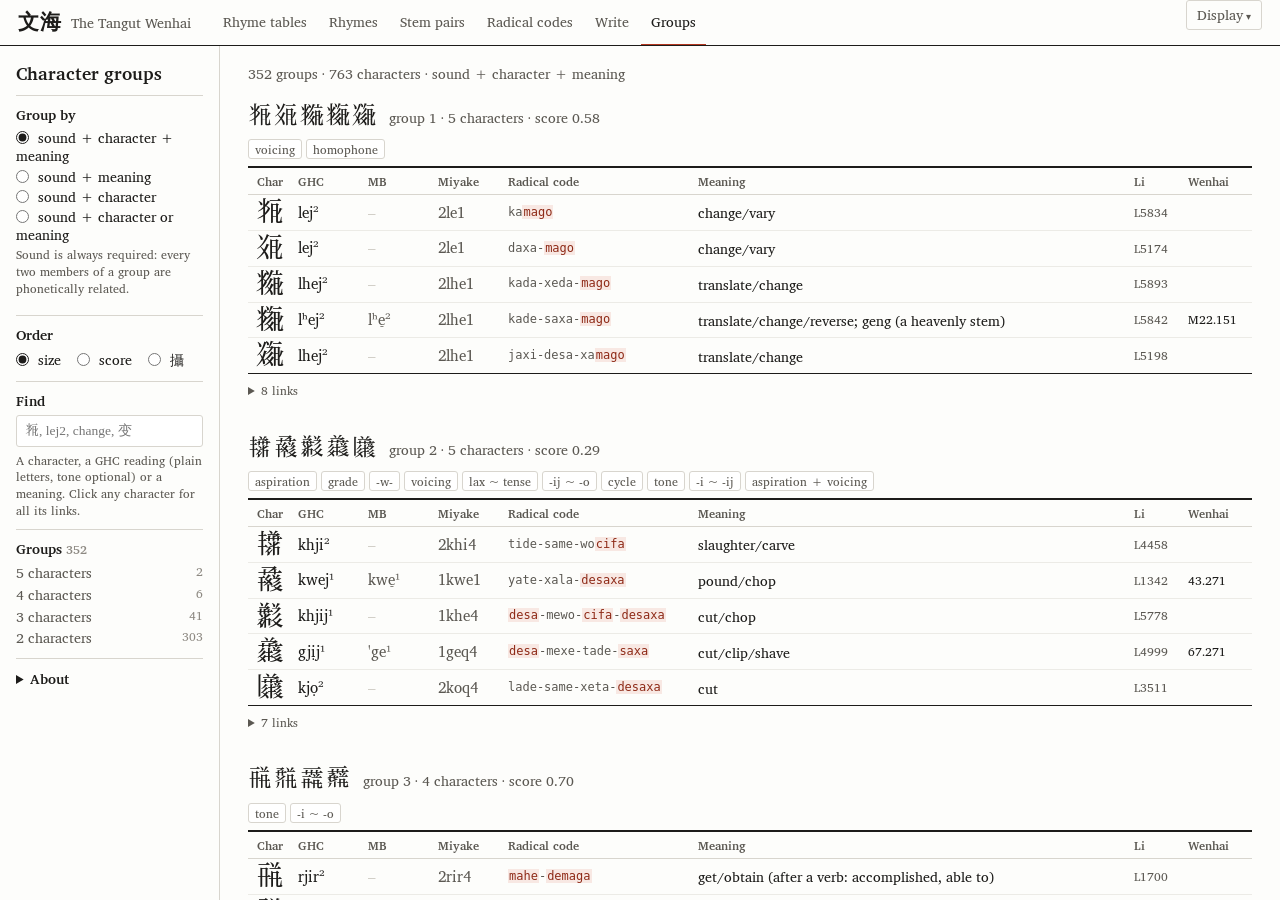
==== groups.html @ 3ab73a4a "Add character groups page (sound, character, meaning) Sixth page: groups.html groups characters by G" ====
<!DOCTYPE html>
<html lang="en">
<head>
<meta charset="utf-8">
<meta name="viewport" content="width=device-width, initial-scale=1">
<title>Character groups · Web韻圖 〜文海〜</title>
<link rel="stylesheet" href="site.css?v=30">
<link rel="stylesheet" href="pairs.css?v=30">
<link rel="stylesheet" href="groups.css?v=1">
<link rel="icon" href="data:,">
</head>
<body class="shell groups-page">
<header class="site">
  <a class="brand" href="./"><span class="zh">文海</span><span class="en">The Tangut Wenhai</span></a>
  <nav>
    <a href="tables.html">Rhyme tables</a>
    <a href="rhymes.html">Rhymes</a>
    <a href="pairs.html">Stem pairs</a>
    <a href="practice.html">Radical codes</a>
    <a href="write.html">Write</a>
    <a href="groups.html" aria-current="page">Groups</a>
  </nav>
  <details class="display"><summary>Display</summary><div class="menu">
    <fieldset class="opts fontsel"><legend>Tangut font</legend><div id="fontBox"></div></fieldset>
    <fieldset class="opts row"><legend>Meanings</legend>
      <label><input type="radio" name="lang" value="en" checked> English</label>
      <label><input type="radio" name="lang" value="zh"> 中文</label>
    </fieldset>
  </div></details>
</header>
<div id="groupsApp" class="page split">
  <aside id="gside" class="controls">
    <h1>Character groups</h1>

    <fieldset class="opts">
      <legend>Group by</legend>
      <label><input type="radio" name="mode" value="pgm" checked> sound + character + meaning</label>
      <label><input type="radio" name="mode" value="pm"> sound + meaning</label>
      <label><input type="radio" name="mode" value="pg"> sound + character</label>
      <label><input type="radio" name="mode" value="any"> sound + character or meaning</label>
      <span class="side-note">Sound is always required: every two members of a group are phonetically related.</span>
    </fieldset>

    <fieldset class="opts row">
      <legend>Order</legend>
      <label><input type="radio" name="sort" value="size" checked> size</label>
      <label><input type="radio" name="sort" value="score"> score</label>
      <label><input type="radio" name="sort" value="she"> 攝</label>
    </fieldset>

    <div class="ctl">
      <label for="q">Find</label>
      <input id="q" type="search" placeholder="𗯗, lej2, change, 变" autocomplete="off">
      <div class="hint">A character, a GHC reading (plain letters, tone optional) or a meaning. Click any character for all its links.</div>
    </div>

    <nav id="toc"></nav>

    <details class="about">
      <summary>About</summary>
      <p>Pairs of characters are compared by three criteria, in this order.</p>
      <p><b>1. Sound</b> (Gong Hwang-cherng's alternations, GHC readings; a pair is only compared further when this holds). Initials: the same, or differing in aspiration or voicing within one series (p ~ pʰ ~ b, l ~ lʰ, x ~ ɣ …). Finals: the same rhyme; or another rhyme of the same 攝: a change of grade (medial), of length, or of cycle (lax ~ tense ~ rhotic); or a change of 攝 attested in the verb stem pairs (<span id="altList"></span>) or oral ~ nasal. Tone and -w- may also differ. Each change lowers the weight.</p>
      <p><b>2. Character</b> (Downes's radical codes): the runs of two or more radicals the two codes share inside a block (a hyphen-separated part), weighted by how rare each run is, as a share of the smaller code; single shared radicals count a little. Shared runs are <mark class="gp">marked</mark> in the codes.</p>
      <p><b>3. Meaning</b>: the closest pair of senses in the two glosses, English or Chinese, by cosine in ConceptNet Numberbatch 17.06 word embeddings (the same sense counts 1). Transcription notes and surnames are not senses, so characters glossed only that way have no meaning score.</p>
      <p>A link counts for a criterion at <span id="thr"></span>. Groups are formed from the strongest links first; two groups are joined only when every pair across them is phonetically related and at least half of those pairs are links of the chosen kind.</p>
      <p>Characters are the 5,934 placed in the rhyme tables (Wenhai and non-Wenhai). Built by <span class="mono">tools/build_groups.py</span>.</p>
    </details>
  </aside>

  <main id="gmain"><p class="muted">Loading…</p></main>
</div>
<script src="groups.js?v=1"></script>
<script type="module" src="fonts.js?v=30"></script>
</body>
</html>
---- site.css ----
/* 文海 / The Tangut Wenhai: shared base for every page.
   Ink on paper, hairline rules, one accent (vermilion, as in a corrector's 朱筆). */

@font-face {
  font-family: "TangutWeb";
  src: local("Noto Serif Tangut"), local("NotoSerifTangut-Regular"),
       url("fonts/NotoSerifTangut.woff2?v=4") format("woff2");
  unicode-range: U+16FE0-16FFF, U+17000-187FF, U+18800-18AFF, U+18D00-18D8F;
  font-display: swap;
}
/* Latin, IPA and Cyrillic: a renamed subset of Charis 7.000 (SIL OFL, fonts/Charis-OFL.txt) */
@font-face { font-family: "Wenhai Serif"; font-weight: 400; font-style: normal; font-display: swap;
  src: url("fonts/WenhaiSerif-Regular.woff2") format("woff2"); }
@font-face { font-family: "Wenhai Serif"; font-weight: 400; font-style: italic; font-display: swap;
  src: url("fonts/WenhaiSerif-Italic.woff2") format("woff2"); }
@font-face { font-family: "Wenhai Serif"; font-weight: 600 700; font-style: normal; font-display: swap;
  src: url("fonts/WenhaiSerif-SemiBold.woff2") format("woff2"); }

:root {
  /* type */
  --cjk: "Noto Serif TC", "Noto Serif CJK TC", "Source Han Serif TC", "Songti TC", "PMingLiU", "MingLiU", serif;
  --serif: "Wenhai Serif", "Charis SIL", "Gentium Plus", "Noto Serif", var(--cjk);
  --ipa: var(--serif);
  --mono: ui-monospace, "SF Mono", Menlo, Consolas, "DejaVu Sans Mono", monospace;
  --tg: "TangutWeb", "Tangut Yinchuan", "Noto Serif Tangut", var(--cjk);   /* set by the font switch */
  --tg-fixed: "TangutWeb", "Noto Serif Tangut", var(--cjk);                 /* never switched */
  --fs-xs: 12px; --fs-s: 13.5px; --fs: 15px; --fs-l: 18px; --fs-xl: 24px;

  /* colour */
  --paper: #fdfdfb;
  --white: #ffffff;
  --ink: #1d1c1a;
  --ink-2: #5b5852;          /* secondary text */
  --ink-3: #8d8982;          /* tertiary: counts, characters outside the Wenhai */
  --line: #1d1c1a;           /* frames and section rules */
  --hair: #d8d5ce;           /* hairlines */
  --hair-2: #ecebe6;         /* row separators */
  --fill: #f3f2ed;           /* table heads, hover, shaded rows */
  --empty: #c4c0b8;          /* ○ */
  --accent: #b3361f;         /* 朱 */
  --accent-2: #8e2a17;
  --wash: #f8e8e3;           /* selection */
  --ok: #2e6b39; --ok-wash: #ecf4ec;
  --warn: #87661a; --warn-wash: #faf3e1;
  --bad: #a3321f; --bad-wash: #fbece8;

  --r: 3px;                  /* the only corner radius (controls) */
  --side: 220px;
  --head: 46px;
}

* { box-sizing: border-box; }
html, body { margin: 0; height: 100%; }
body { font: var(--fs)/1.45 var(--serif); color: var(--ink); background: var(--paper);
  -webkit-font-smoothing: antialiased; text-rendering: optimizeLegibility; }
a { color: var(--accent); text-decoration: none; }
a:hover { text-decoration: underline; text-underline-offset: 2px; }
button, input, select { font: inherit; color: inherit; }
.tg { font-family: var(--tg); }
.muted { color: var(--ink-2); font-size: var(--fs-s); }
.mono { font-family: var(--mono); }
[hidden] { display: none !important; }

/* ------------------------------------------------------------ page shell ---- */
body.shell { display: flex; flex-direction: column; height: 100vh; overflow: hidden; }
body.shell > .page { flex: 1; min-height: 0; }

.site { flex: none; display: flex; align-items: stretch; gap: 22px; height: var(--head); padding: 0 18px;
  border-bottom: 1px solid var(--line); background: var(--paper); position: relative; z-index: 20; }
.site .brand { display: flex; align-items: center; gap: 8px; color: var(--ink); white-space: nowrap; }
.site .brand:hover { text-decoration: none; }
.site .brand .zh { font: 600 21px/1 var(--cjk); letter-spacing: .06em; }
.site .brand .en { font-size: var(--fs-s); color: var(--ink-2); }
.site nav { display: flex; gap: 2px; overflow-x: auto; scrollbar-width: none; }
.site nav a { display: flex; align-items: center; padding: 0 10px; font-size: var(--fs-s); color: var(--ink-2);
  white-space: nowrap; border-bottom: 2px solid transparent; margin-bottom: -1px; }
.site nav a:hover { color: var(--ink); text-decoration: none; }
.site nav a[aria-current] { color: var(--ink); border-bottom-color: var(--accent); }

/* Display menu: Tangut font, meanings */
.display { margin-left: auto; position: relative; display: flex; align-items: center; }
.display > summary { list-style: none; cursor: pointer; font-size: var(--fs-s); color: var(--ink-2);
  padding: 4px 10px; border: 1px solid var(--hair); border-radius: var(--r); white-space: nowrap; }
.display > summary::-webkit-details-marker { display: none; }
.display > summary::after { content: " ▾"; font-size: 10px; }
.display > summary:hover, .display[open] > summary { color: var(--ink); border-color: var(--ink-3); }
.display .menu { position: absolute; top: calc(100% + 6px); right: 0; width: 260px; padding: 4px 14px 10px;
  background: var(--white); border: 1px solid var(--line); box-shadow: 3px 3px 0 rgba(29, 28, 26, .08); }

/* ------------------------------------------------------- controls column ---- */
.controls { background: var(--paper); border-right: 1px solid var(--hair); overflow-y: auto; padding: 14px 16px 30px;
  font-size: var(--fs-s); }
.controls h1 { font: 600 var(--fs-l)/1.25 var(--serif); margin: 2px 0 10px; }
.controls h1 .sub { font-weight: 400; color: var(--ink-2); }

/* option groups: plain sections divided by hairlines */
.opts { border: 0; margin: 0; padding: 9px 0 10px; border-top: 1px solid var(--hair); min-width: 0; }
.opts legend { float: left; width: 100%; padding: 0; margin: 0 0 4px; font-weight: 600; font-size: var(--fs-s); }
.opts legend + * { clear: both; }
.opts label { display: block; margin: 2px 0; line-height: 1.35; }
.opts.row label, .opts .row label { display: inline-block; margin-right: 12px; }
.opts input[type=radio], .opts input[type=checkbox], .menu input { accent-color: var(--ink); margin: 0 5px 0 0; vertical-align: -1px; }
.opts .nm, .side-note { color: var(--ink-2); font-size: var(--fs-xs); }
.side-note { display: block; line-height: 1.4; margin: 3px 0 8px; }

.ctl { padding: 9px 0 10px; border-top: 1px solid var(--hair); }
.ctl > label { display: block; font-weight: 600; margin-bottom: 5px; }
.hint { font-size: var(--fs-xs); color: var(--ink-2); margin-top: 5px; line-height: 1.4; }

select, input[type=search], input[type=text], .field {
  width: 100%; font-size: var(--fs-s); padding: 5px 8px; color: var(--ink); background: var(--white);
  border: 1px solid var(--hair); border-radius: var(--r); outline: none; }
select:focus, input[type=search]:focus, input[type=text]:focus, .field:focus { border-color: var(--ink); }
input[type=search] { font-family: var(--tg); }

/* buttons */
.btn { font-size: var(--fs-s); padding: 4px 11px; border: 1px solid var(--hair); border-radius: var(--r);
  background: var(--white); color: var(--ink); cursor: pointer; line-height: 1.35; }
.btn:hover { border-color: var(--ink-3); }
.btn.pri { background: var(--ink); color: var(--paper); border-color: var(--ink); }
.btn.pri:hover { background: #000; }
.btn.sm { font-size: var(--fs-xs); padding: 2px 8px; }
.btn:disabled { opacity: .4; cursor: default; }
.kbd { font: 11px var(--mono); border: 1px solid var(--hair); border-bottom-width: 2px; border-radius: var(--r);
  padding: 0 4px; background: var(--white); color: var(--ink-2); }
.btn.pri .kbd { background: transparent; color: inherit; border-color: rgba(255, 255, 255, .4); }

/* about / legend */
.about { padding: 9px 0; border-top: 1px solid var(--hair); font-size: var(--fs-xs); line-height: 1.55; color: var(--ink-2); }
.about summary { cursor: pointer; font-weight: 600; font-size: var(--fs-s); color: var(--ink); }
.about p { margin: 8px 0; }
.about b { color: var(--ink); font-weight: 600; }
.legend { padding: 9px 0; border-top: 1px solid var(--hair); font-size: var(--fs-xs); color: var(--ink-2); line-height: 1.5;
  display: grid; gap: 5px; }

/* font switch (fonts.js) */
.fontsel label { display: block; margin: 2px 0; }
.font-status { font-size: var(--fs-xs); line-height: 1.45; color: var(--ink-2); margin-top: 6px; }
.font-status .ok { color: var(--ok); }
.font-status .bad { color: var(--bad); }

/* tables in panels */
.kv { display: grid; grid-template-columns: 84px 1fr; margin: 0; gap: 4px 10px; font-size: var(--fs-s); }
.kv dt { color: var(--ink-2); }
.kv dd { margin: 0; }

/* ------------------------------------------------------------- small screens ---- */
@media (max-width: 900px) {
  body.shell { height: auto; overflow: visible; display: block; }
  .site { height: auto; flex-wrap: wrap; gap: 0 14px; padding: 8px 12px 0; }
  .site .brand { height: 34px; }
  .site nav { order: 3; width: 100%; margin: 0 -10px; }
  .site nav a { padding: 8px 10px; }
  .display { margin-left: auto; height: 34px; }
  .controls { border-right: 0; border-bottom: 1px solid var(--hair); }
}
.menu .opts:first-child { border-top: 0; }

/* two-column pages: controls + content (pairs, rhymes, practice, write) */
.page.split { display: grid; grid-template-columns: var(--side) minmax(0, 1fr); }
.page.split > main { overflow: auto; padding: 18px 28px 60px; }
.legend-btn { float: right; }
@media (max-width: 900px) {
  .page.split { display: block; }
  .page.split > main { padding: 14px 12px 40px; overflow: visible; }
}
.opts label .side-note { display: inline; margin: 0 0 0 3px; }

/* ------------------------------------------------------------- home page ---- */
body.home { min-height: 100%; }
.home-in { max-width: 780px; margin: 0 auto; padding: 11vh 28px 60px; display: grid; grid-template-columns: auto 1fr; gap: 0 56px; align-items: start; }
/* the title slip (題簽) pasted on the cover of a thread-bound book */
.slip { writing-mode: vertical-rl; border: 2px solid var(--line); outline: 1px solid var(--line); outline-offset: -6px;
  padding: 22px 14px; font: 600 44px/1 var(--cjk); letter-spacing: .3em; background: var(--white); }
.slip small { display: inline-block; font: 400 15px var(--cjk); letter-spacing: .15em; margin-top: 14px; color: var(--ink-2); }
.home h1 { font: 400 34px/1.2 var(--serif); margin: 4px 0 8px; }
.home .lede { color: var(--ink-2); margin: 0 0 30px; max-width: 34em; }
.contents { list-style: none; margin: 0; padding: 0; border-top: 2px solid var(--line); counter-reset: c; }
.contents li { counter-increment: c; border-bottom: 1px solid var(--hair); }
.contents li:last-child { border-bottom: 1px solid var(--line); }
.contents a { display: grid; grid-template-columns: 28px 1fr; gap: 0 10px; padding: 12px 0; color: var(--ink); }
.contents a::before { content: counter(c); font: var(--fs-s)/1.9 var(--serif); color: var(--ink-3); font-variant-numeric: tabular-nums; }
.contents a:hover { text-decoration: none; }
.contents a:hover .t { color: var(--accent); }
.contents .t { font: 600 var(--fs-l)/1.4 var(--serif); }
.contents .t .zh { font-family: var(--cjk); font-weight: 400; color: var(--ink-2); margin-left: 6px; font-size: var(--fs); }
.contents .d { grid-column: 2; font-size: var(--fs-s); color: var(--ink-2); margin-top: 2px; }
.home .colophon { margin-top: 18px; font-size: var(--fs-xs); color: var(--ink-3); }
@media (max-width: 640px) {
  .home-in { grid-template-columns: 1fr; padding-top: 32px; }
  .slip { writing-mode: horizontal-tb; justify-self: start; font-size: 32px; padding: 12px 18px; margin-bottom: 20px; }
  .slip small { margin: 0 0 0 10px; }
}
---- pairs.css ----
/* Verb stem pairs (pairs.html): one table per alternation, one row per pair */

#toc { padding: 9px 0; border-top: 1px solid var(--hair); }
#toc .toc-h { font-weight: 600; margin-bottom: 4px; }
#toc a { display: flex; justify-content: space-between; padding: 1px 0; color: var(--ink); }
#toc a:hover { color: var(--accent); text-decoration: none; }
#toc .n { color: var(--ink-3); font-size: var(--fs-xs); }

.psec { max-width: 1200px; margin: 0 auto 34px; }
.psec h2 { font: 600 var(--fs-l)/1.3 var(--serif); margin: 0 0 8px; }
.psec h2 .n { font-size: var(--fs-s); font-weight: 400; color: var(--ink-2); margin-left: 6px; }
.psec > .muted { margin: -4px 0 8px; }

table.pt { width: 100%; border-collapse: collapse; border-top: 2px solid var(--line); border-bottom: 1px solid var(--line);
  font-size: var(--fs-s); }
.pt th { font-weight: 600; font-size: var(--fs-xs); color: var(--ink-2); text-align: left; padding: 5px 6px 4px;
  border-bottom: 1px solid var(--hair); white-space: nowrap; }
.pt tr.h1 th { color: var(--ink); font-size: var(--fs-s); padding-top: 6px; }
.pt td { padding: 4px 6px; vertical-align: middle; border-top: 1px solid var(--hair-2); }
.pt tbody.pair:first-of-type tr:first-child td { border-top: 0; }
.pt td.ch { font-size: 28px; line-height: 1.1; padding: 2px 6px; text-align: center; }
.pt th.ch { text-align: center; }
.pt td.r { font-family: var(--ipa); font-size: var(--fs); white-space: nowrap; }
.pt td.r.mb, .pt td.r.miy { color: var(--ink-2); }
.pt td.gl { line-height: 1.35; overflow-wrap: anywhere; }
.pt td.gl .stm { color: var(--ink-3); font-size: 11px; }
.pt td.ref { font-size: var(--fs-xs); color: var(--ink-2); white-space: nowrap; width: 1%; font-variant-numeric: tabular-nums; }
.pt td.ref.wh { color: var(--ink); }
.pt .none { color: var(--empty); }
.pt .tilde { width: 28px; text-align: center; color: var(--ink-3); border-left: 1px solid var(--hair); border-right: 1px solid var(--hair); }
.pt th.tilde { border-bottom: 0; }
.tent { color: var(--accent); font-weight: 600; }
.pt tbody.tentative td { background: var(--fill); }
.pt tr.note td { border-top: 0; padding: 0 6px 6px 50px; font-size: var(--fs-xs); color: var(--ink-2); }
.pt tr.note .pat { font-family: var(--ipa); color: var(--ink); margin-right: 10px; }
.pt td.stem { font-weight: 600; width: 1%; text-align: center; }
.pt.singles { max-width: 640px; }

@media (max-width: 900px) {
  .psec { overflow-x: auto; }
  table.pt { width: 1120px; }
  table.pt.singles { width: 640px; }
  #toc { display: flex; flex-wrap: wrap; gap: 2px 14px; }
  #toc .toc-h { width: 100%; }
  #toc a { gap: 6px; }
}

table.pt { table-layout: fixed; }
.pt col.w-ch { width: 44px; } .pt col.w-r { width: 70px; } .pt col.w-li { width: 54px; }
.pt col.w-wh { width: 70px; } .pt col.w-t { width: 28px; } .pt col.w-st { width: 48px; }
.pt td.r { overflow: hidden; text-overflow: ellipsis; }
---- groups.css ----
/* Character groups (groups.html); builds on pairs.css tables */

.grp { margin-bottom: 30px; }
.grp h2 .tg, .cpanel h2 .tg { font-size: 24px; font-weight: 400; margin-right: 2px; }
.cpanel h2 .tg.big { font-size: 34px; vertical-align: -4px; }
.cpanel { padding: 12px 14px 4px; margin-bottom: 26px; background: var(--white); border: 1px solid var(--line); }
.cpanel h2 { display: flex; align-items: baseline; gap: 10px; flex-wrap: wrap; }
.cpanel h2 .btn { margin-left: auto; }
.cpanel h2 a { font: 400 var(--fs-l) var(--ipa); }
h2.she { font: 600 var(--fs-l)/1.3 var(--cjk); max-width: 1200px; margin: 26px auto 12px; padding-bottom: 4px; border-bottom: 2px solid var(--line); }
h2.she .n, .gsum { font-size: var(--fs-s); font-weight: 400; color: var(--ink-2); }
.gsum { max-width: 1200px; margin: 0 auto 16px; }

.alts { display: flex; flex-wrap: wrap; gap: 4px; margin: 0 0 7px; }
.alt { font: var(--fs-xs)/1.5 var(--ipa); padding: 0 6px; border: 1px solid var(--hair); border-radius: var(--r); color: var(--ink-2); background: var(--white); }

.pt col.w-code { width: 190px; }
.pt td.code { font-size: var(--fs-xs); color: var(--ink-2); overflow-wrap: anywhere; }
mark.gp { background: var(--wash); color: var(--accent-2); padding: 0 1px; }
.pt td.ch a.cl, .pt td.r a { color: var(--ink); }
.pt td.ch a.cl:hover, .pt td.r a:hover { color: var(--accent); text-decoration: none; }

.links { margin-top: 6px; font-size: var(--fs-s); }
.links > summary { cursor: pointer; color: var(--ink-2); font-size: var(--fs-xs); padding: 2px 0; }
.links > summary:hover { color: var(--ink); }
table.lt { margin-top: 4px; }
.pt col.w-pair { width: 86px; } .pt col.w-l { width: 30%; } .pt col.w-c3 { width: 21%; }
.pt td.pair { font-size: 22px; white-space: nowrap; }
.pt td.pair .tl { font: var(--fs-s) var(--serif); color: var(--ink-3); margin: 0 4px; }
.pt td.lk { font-size: var(--fs-xs); vertical-align: top; padding-top: 6px; }
.lk .lab { display: block; color: var(--ink-2); margin-top: 2px; line-height: 1.35; font-family: var(--ipa); }
.lk .lab.mono { font-family: var(--mono); }
.bar { display: inline-block; width: 54px; height: 6px; background: var(--hair-2); vertical-align: 1px; margin-right: 5px; }
.bar i { display: block; height: 100%; background: var(--ink-3); }
.bar.on i { background: var(--ink); }
.lk .sc { font-variant-numeric: tabular-nums; color: var(--ink-2); }

#toc .tocrow { display: flex; justify-content: space-between; padding: 1px 0; color: var(--ink-2); }
.more { max-width: 1200px; margin: 0 auto; }

@media (max-width: 900px) {
  table.pt.mem { width: 1000px; }
  table.pt.lt { width: 760px; }
  table.pt.lt.cp { width: 900px; }
  .grp, .cpanel { overflow-x: auto; }
}
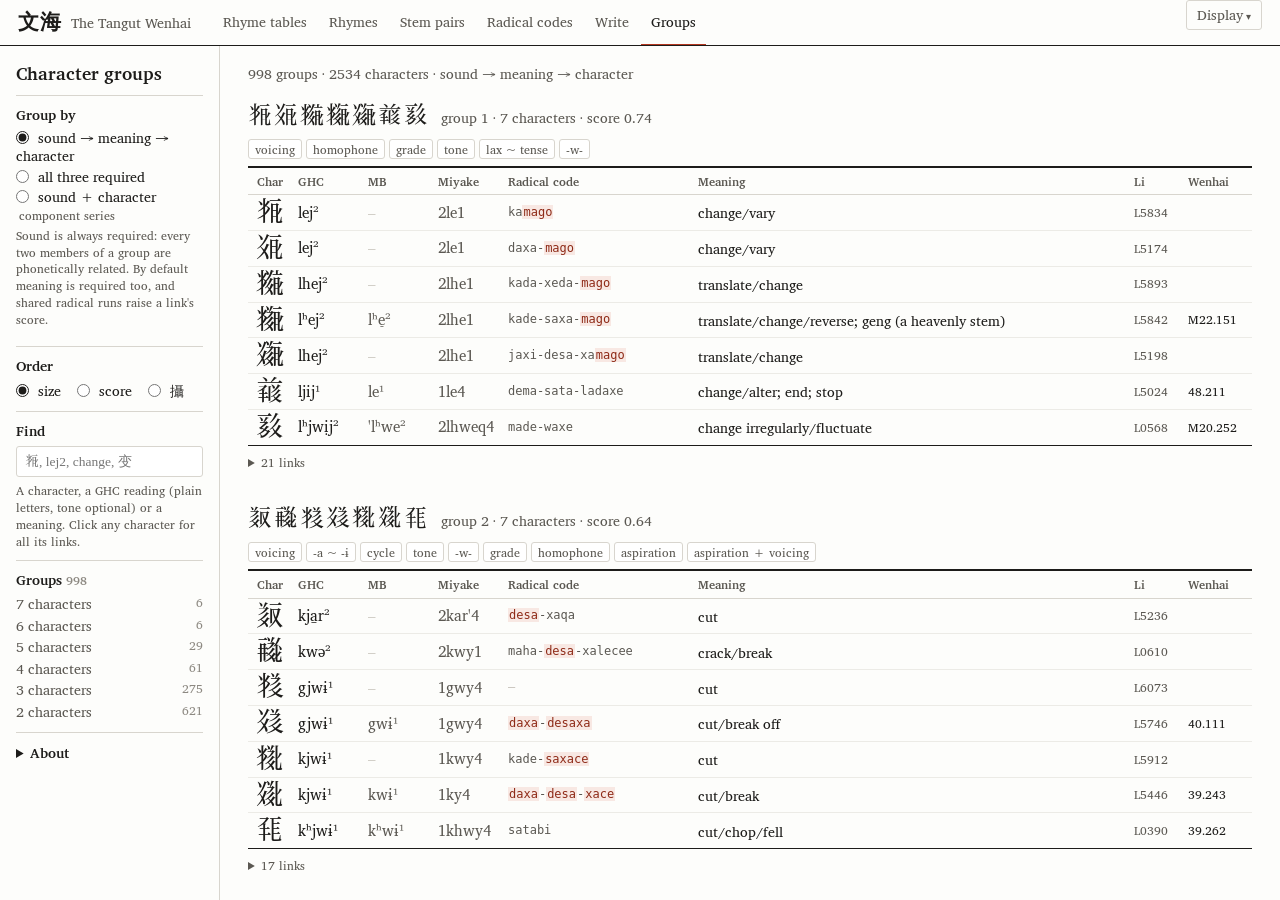
==== commit 60f7a802: "Groups: sound -> meaning -> character by default Meaning is required after the sound gate and shared" ====
--- a/groups.html
+++ b/groups.html
@@ -6,7 +6,7 @@
 <title>Character groups · Web韻圖 〜文海〜</title>
 <link rel="stylesheet" href="site.css?v=30">
 <link rel="stylesheet" href="pairs.css?v=30">
-<link rel="stylesheet" href="groups.css?v=1">
+<link rel="stylesheet" href="groups.css?v=2">
 <link rel="icon" href="data:,">
 </head>
 <body class="shell groups-page">
@@ -34,11 +34,10 @@
 
     <fieldset class="opts">
       <legend>Group by</legend>
-      <label><input type="radio" name="mode" value="pgm" checked> sound + character + meaning</label>
-      <label><input type="radio" name="mode" value="pm"> sound + meaning</label>
-      <label><input type="radio" name="mode" value="pg"> sound + character</label>
-      <label><input type="radio" name="mode" value="any"> sound + character or meaning</label>
-      <span class="side-note">Sound is always required: every two members of a group are phonetically related.</span>
+      <label><input type="radio" name="mode" value="smc" checked> sound → meaning → character</label>
+      <label><input type="radio" name="mode" value="all"> all three required</label>
+      <label><input type="radio" name="mode" value="sc"> sound + character <span class="side-note">component series</span></label>
+      <span class="side-note">Sound is always required: every two members of a group are phonetically related. By default meaning is required too, and shared radical runs raise a link's score.</span>
     </fieldset>
 
     <fieldset class="opts row">
@@ -58,7 +57,7 @@
 
     <details class="about">
       <summary>About</summary>
-      <p>Pairs of characters are compared by three criteria, in this order.</p>
+      <p>Pairs of characters are compared by three criteria, in this order: sound decides which pairs are compared at all, meaning decides which of them are linked, and character raises the score of a link (it is not required, since only about half of the attested verb stem pairs share a radical run). The other two settings require all three, or group by sound and character alone, which mostly brings out series of characters sharing a component and a reading.</p>
       <p><b>1. Sound</b> (Gong Hwang-cherng's alternations, GHC readings; a pair is only compared further when this holds). Initials: the same, or differing in aspiration or voicing within one series (p ~ pʰ ~ b, l ~ lʰ, x ~ ɣ …). Finals: the same rhyme; or another rhyme of the same 攝: a change of grade (medial), of length, or of cycle (lax ~ tense ~ rhotic); or a change of 攝 attested in the verb stem pairs (<span id="altList"></span>) or oral ~ nasal. Tone and -w- may also differ. Each change lowers the weight.</p>
       <p><b>2. Character</b> (Downes's radical codes): the runs of two or more radicals the two codes share inside a block (a hyphen-separated part), weighted by how rare each run is, as a share of the smaller code; single shared radicals count a little. Shared runs are <mark class="gp">marked</mark> in the codes.</p>
       <p><b>3. Meaning</b>: the closest pair of senses in the two glosses, English or Chinese, by cosine in ConceptNet Numberbatch 17.06 word embeddings (the same sense counts 1). Transcription notes and surnames are not senses, so characters glossed only that way have no meaning score.</p>
@@ -69,7 +68,7 @@
 
   <main id="gmain"><p class="muted">Loading…</p></main>
 </div>
-<script src="groups.js?v=1"></script>
+<script src="groups.js?v=2"></script>
 <script type="module" src="fonts.js?v=30"></script>
 </body>
 </html>
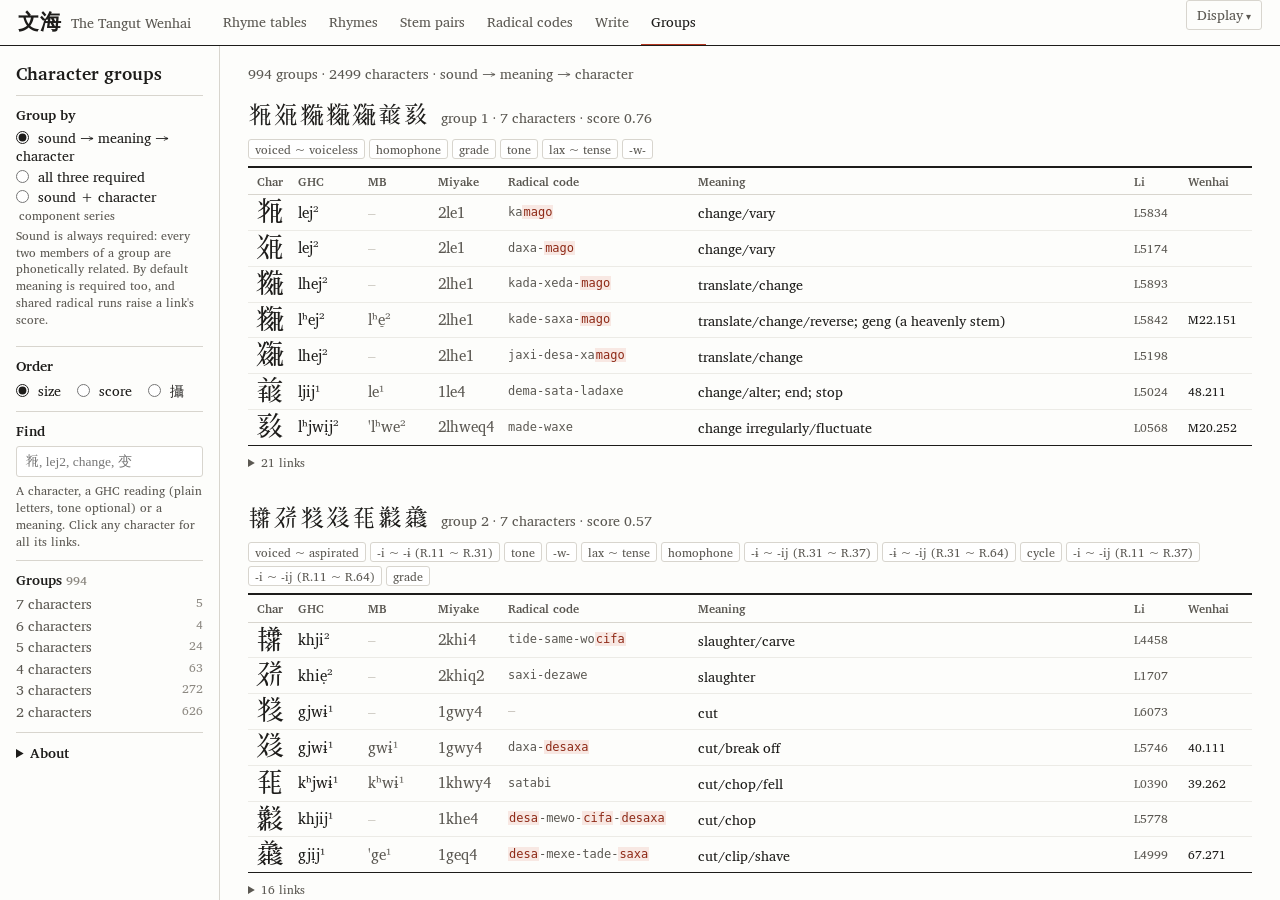
==== commit b9b39bc6: "Groups: sound criterion from Gong 1988 Add tools/gong1988.json (rhyme numbers of Gong's 286 examples" ====
--- a/groups.html
+++ b/groups.html
@@ -58,7 +58,7 @@
     <details class="about">
       <summary>About</summary>
       <p>Pairs of characters are compared by three criteria, in this order: sound decides which pairs are compared at all, meaning decides which of them are linked, and character raises the score of a link (it is not required, since only about half of the attested verb stem pairs share a radical run). The other two settings require all three, or group by sound and character alone, which mostly brings out series of characters sharing a component and a reading.</p>
-      <p><b>1. Sound</b> (Gong Hwang-cherng's alternations, GHC readings; a pair is only compared further when this holds). Initials: the same, or differing in aspiration or voicing within one series (p ~ pʰ ~ b, l ~ lʰ, x ~ ɣ …). Finals: the same rhyme; or another rhyme of the same 攝: a change of grade (medial), of length, or of cycle (lax ~ tense ~ rhotic); or a change of 攝 attested in the verb stem pairs (<span id="altList"></span>) or oral ~ nasal. Tone and -w- may also differ. Each change lowers the weight.</p>
+      <p><b>1. Sound</b> (GHC readings; Gong Hwang-cherng, “Phonological Alternations in Tangut”, 1988; a pair is only compared further when this holds). Initials: the same, or alternating as in Gong: voiced ~ voiceless aspirated (b ~ pʰ, l ~ lʰ, ɣ ~ x) or unaspirated ~ aspirated (p ~ pʰ). Finals: the same rhyme; or another rhyme of the same 攝: a change of grade (medial), of length, or of cycle (lax ~ tense ~ rhotic); or a change of 攝 found in Gong's examples or the verb stem pairs (<span id="altList"></span>), weighing more when the very same two rhymes are attested (shown as R.<i>x</i> ~ R.<i>y</i>); or oral ~ nasal. Tone and -w- may also differ. Each change lowers the weight.</p>
       <p><b>2. Character</b> (Downes's radical codes): the runs of two or more radicals the two codes share inside a block (a hyphen-separated part), weighted by how rare each run is, as a share of the smaller code; single shared radicals count a little. Shared runs are <mark class="gp">marked</mark> in the codes.</p>
       <p><b>3. Meaning</b>: the closest pair of senses in the two glosses, English or Chinese, by cosine in ConceptNet Numberbatch 17.06 word embeddings (the same sense counts 1). Transcription notes and surnames are not senses, so characters glossed only that way have no meaning score.</p>
       <p>A link counts for a criterion at <span id="thr"></span>. Groups are formed from the strongest links first; two groups are joined only when every pair across them is phonetically related and at least half of those pairs are links of the chosen kind.</p>
@@ -68,7 +68,7 @@
 
   <main id="gmain"><p class="muted">Loading…</p></main>
 </div>
-<script src="groups.js?v=2"></script>
+<script src="groups.js?v=3"></script>
 <script type="module" src="fonts.js?v=30"></script>
 </body>
 </html>
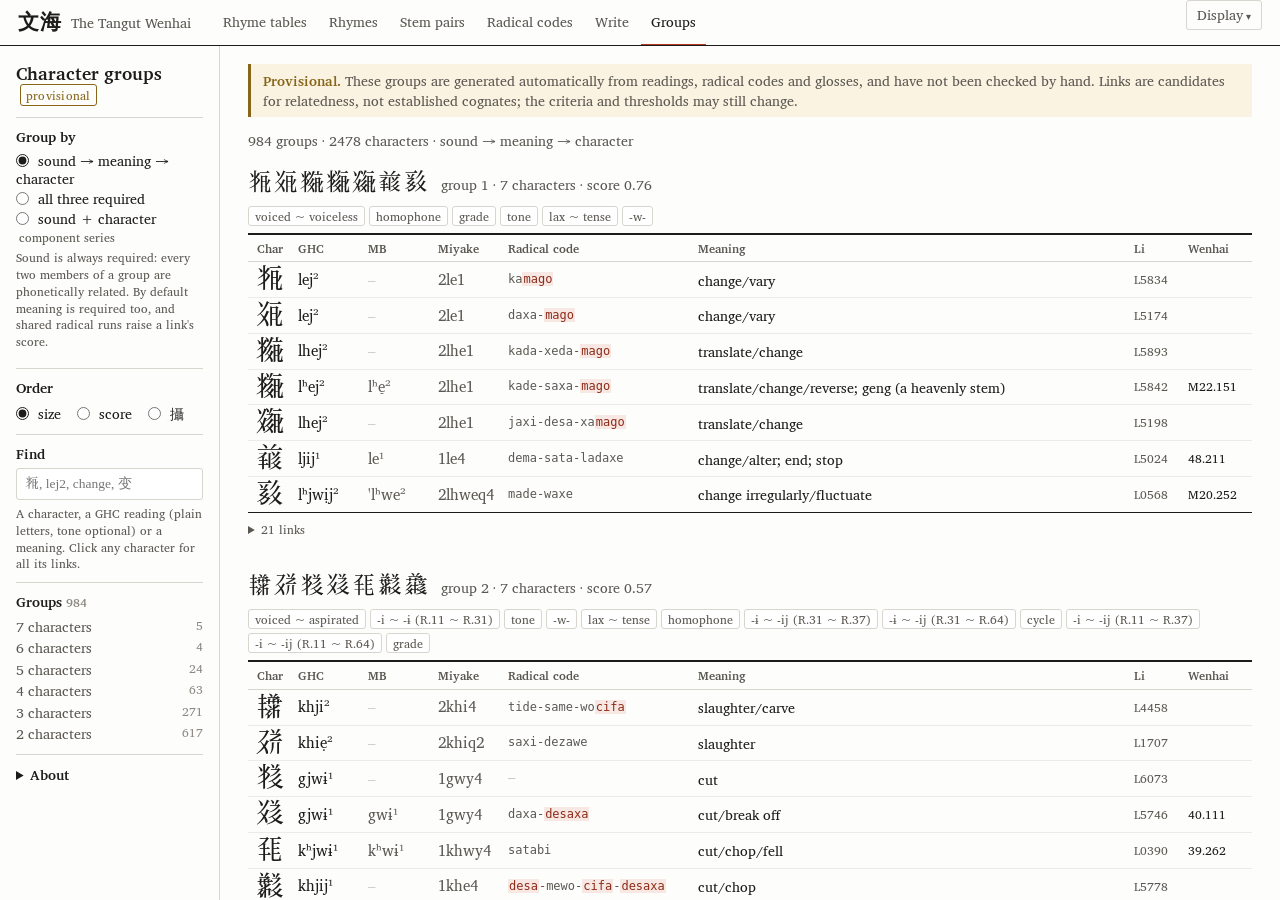
==== commit c2818b3c: "Groups: drop oral ~ nasal; mark the page as provisional Co-Authored-By: Claude Opus 5.5 <noreply@ant" ====
--- a/groups.html
+++ b/groups.html
@@ -3,10 +3,10 @@
 <head>
 <meta charset="utf-8">
 <meta name="viewport" content="width=device-width, initial-scale=1">
-<title>Character groups · Web韻圖 〜文海〜</title>
+<title>Character groups (provisional) · Web韻圖 〜文海〜</title>
 <link rel="stylesheet" href="site.css?v=30">
 <link rel="stylesheet" href="pairs.css?v=30">
-<link rel="stylesheet" href="groups.css?v=2">
+<link rel="stylesheet" href="groups.css?v=3">
 <link rel="icon" href="data:,">
 </head>
 <body class="shell groups-page">
@@ -30,7 +30,7 @@
 </header>
 <div id="groupsApp" class="page split">
   <aside id="gside" class="controls">
-    <h1>Character groups</h1>
+    <h1>Character groups <span class="prov">provisional</span></h1>
 
     <fieldset class="opts">
       <legend>Group by</legend>
@@ -58,7 +58,7 @@
     <details class="about">
       <summary>About</summary>
       <p>Pairs of characters are compared by three criteria, in this order: sound decides which pairs are compared at all, meaning decides which of them are linked, and character raises the score of a link (it is not required, since only about half of the attested verb stem pairs share a radical run). The other two settings require all three, or group by sound and character alone, which mostly brings out series of characters sharing a component and a reading.</p>
-      <p><b>1. Sound</b> (GHC readings; Gong Hwang-cherng, “Phonological Alternations in Tangut”, 1988; a pair is only compared further when this holds). Initials: the same, or alternating as in Gong: voiced ~ voiceless aspirated (b ~ pʰ, l ~ lʰ, ɣ ~ x) or unaspirated ~ aspirated (p ~ pʰ). Finals: the same rhyme; or another rhyme of the same 攝: a change of grade (medial), of length, or of cycle (lax ~ tense ~ rhotic); or a change of 攝 found in Gong's examples or the verb stem pairs (<span id="altList"></span>), weighing more when the very same two rhymes are attested (shown as R.<i>x</i> ~ R.<i>y</i>); or oral ~ nasal. Tone and -w- may also differ. Each change lowers the weight.</p>
+      <p><b>1. Sound</b> (GHC readings; Gong Hwang-cherng, “Phonological Alternations in Tangut”, 1988; a pair is only compared further when this holds). Initials: the same, or alternating as in Gong: voiced ~ voiceless aspirated (b ~ pʰ, l ~ lʰ, ɣ ~ x) or unaspirated ~ aspirated (p ~ pʰ). Finals: the same rhyme; or another rhyme of the same 攝: a change of grade (medial), of length, or of cycle (lax ~ tense ~ rhotic); or a change of 攝 found in Gong's examples or the verb stem pairs (<span id="altList"></span>), weighing more when the very same two rhymes are attested (shown as R.<i>x</i> ~ R.<i>y</i>). Tone and -w- may also differ. Each change lowers the weight.</p>
       <p><b>2. Character</b> (Downes's radical codes): the runs of two or more radicals the two codes share inside a block (a hyphen-separated part), weighted by how rare each run is, as a share of the smaller code; single shared radicals count a little. Shared runs are <mark class="gp">marked</mark> in the codes.</p>
       <p><b>3. Meaning</b>: the closest pair of senses in the two glosses, English or Chinese, by cosine in ConceptNet Numberbatch 17.06 word embeddings (the same sense counts 1). Transcription notes and surnames are not senses, so characters glossed only that way have no meaning score.</p>
       <p>A link counts for a criterion at <span id="thr"></span>. Groups are formed from the strongest links first; two groups are joined only when every pair across them is phonetically related and at least half of those pairs are links of the chosen kind.</p>
@@ -68,7 +68,7 @@
 
   <main id="gmain"><p class="muted">Loading…</p></main>
 </div>
-<script src="groups.js?v=3"></script>
+<script src="groups.js?v=4"></script>
 <script type="module" src="fonts.js?v=30"></script>
 </body>
 </html>
--- a/site.css
+++ b/site.css
@@ -184,6 +184,8 @@
 .contents a:hover .t { color: var(--accent); }
 .contents .t { font: 600 var(--fs-l)/1.4 var(--serif); }
 .contents .t .zh { font-family: var(--cjk); font-weight: 400; color: var(--ink-2); margin-left: 6px; font-size: var(--fs); }
+.contents .t .prov { font: 400 var(--fs-xs)/1 var(--serif); color: var(--warn); border: 1px solid currentColor;
+  border-radius: var(--r); padding: 2px 5px; vertical-align: 3px; margin-left: 8px; }
 .contents .d { grid-column: 2; font-size: var(--fs-s); color: var(--ink-2); margin-top: 2px; }
 .home .colophon { margin-top: 18px; font-size: var(--fs-xs); color: var(--ink-3); }
 @media (max-width: 640px) {
--- a/groups.css
+++ b/groups.css
@@ -44,3 +44,10 @@
   table.pt.lt.cp { width: 900px; }
   .grp, .cpanel { overflow-x: auto; }
 }
+
+/* provisional status */
+.controls h1 .prov { font: 400 var(--fs-xs)/1 var(--serif); color: var(--warn); border: 1px solid currentColor;
+  border-radius: var(--r); padding: 2px 5px; vertical-align: 3px; margin-left: 4px; letter-spacing: .02em; }
+.provnote { max-width: 1200px; margin: 0 auto 14px; padding: 7px 12px; font-size: var(--fs-s); line-height: 1.45;
+  color: var(--ink-2); background: var(--warn-wash); border-left: 3px solid var(--warn); }
+.provnote b { color: var(--warn); }
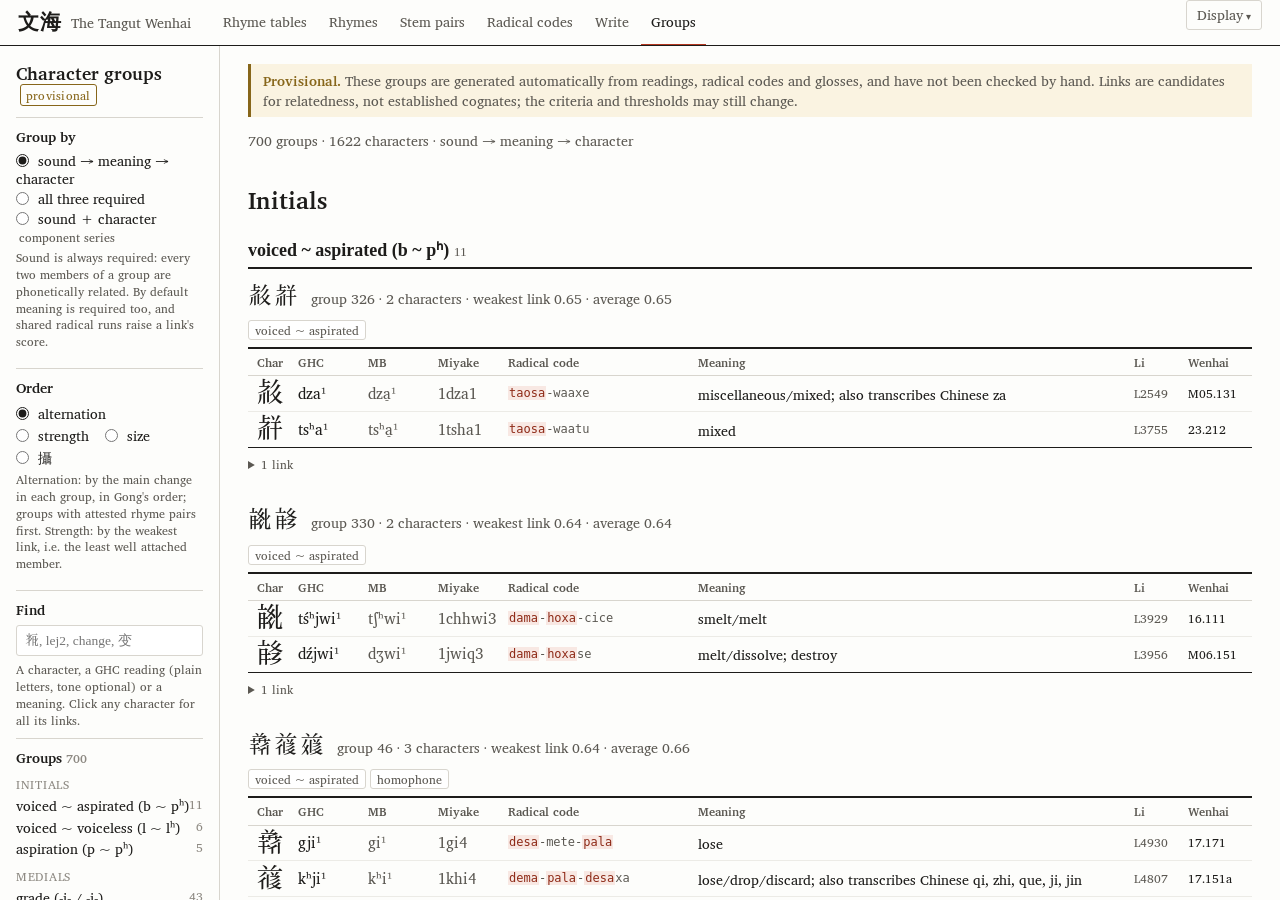
==== commit 8b285f84: "Groups: tighter meaning criterion, compounds, sort by alternation Meaning links now need strong evid" ====
--- a/groups.html
+++ b/groups.html
@@ -6,7 +6,7 @@
 <title>Character groups (provisional) · Web韻圖 〜文海〜</title>
 <link rel="stylesheet" href="site.css?v=30">
 <link rel="stylesheet" href="pairs.css?v=30">
-<link rel="stylesheet" href="groups.css?v=3">
+<link rel="stylesheet" href="groups.css?v=4">
 <link rel="icon" href="data:,">
 </head>
 <body class="shell groups-page">
@@ -42,9 +42,11 @@
 
     <fieldset class="opts row">
       <legend>Order</legend>
-      <label><input type="radio" name="sort" value="size" checked> size</label>
-      <label><input type="radio" name="sort" value="score"> score</label>
+      <label><input type="radio" name="sort" value="alt" checked> alternation</label>
+      <label><input type="radio" name="sort" value="strength"> strength</label>
+      <label><input type="radio" name="sort" value="size"> size</label>
       <label><input type="radio" name="sort" value="she"> 攝</label>
+      <span class="side-note">Alternation: by the main change in each group, in Gong's order; groups with attested rhyme pairs first. Strength: by the weakest link, i.e. the least well attached member.</span>
     </fieldset>
 
     <div class="ctl">
@@ -60,15 +62,15 @@
       <p>Pairs of characters are compared by three criteria, in this order: sound decides which pairs are compared at all, meaning decides which of them are linked, and character raises the score of a link (it is not required, since only about half of the attested verb stem pairs share a radical run). The other two settings require all three, or group by sound and character alone, which mostly brings out series of characters sharing a component and a reading.</p>
       <p><b>1. Sound</b> (GHC readings; Gong Hwang-cherng, “Phonological Alternations in Tangut”, 1988; a pair is only compared further when this holds). Initials: the same, or alternating as in Gong: voiced ~ voiceless aspirated (b ~ pʰ, l ~ lʰ, ɣ ~ x) or unaspirated ~ aspirated (p ~ pʰ). Finals: the same rhyme; or another rhyme of the same 攝: a change of grade (medial), of length, or of cycle (lax ~ tense ~ rhotic); or a change of 攝 found in Gong's examples or the verb stem pairs (<span id="altList"></span>), weighing more when the very same two rhymes are attested (shown as R.<i>x</i> ~ R.<i>y</i>). Tone and -w- may also differ. Each change lowers the weight.</p>
       <p><b>2. Character</b> (Downes's radical codes): the runs of two or more radicals the two codes share inside a block (a hyphen-separated part), weighted by how rare each run is, as a share of the smaller code; single shared radicals count a little. Shared runs are <mark class="gp">marked</mark> in the codes.</p>
-      <p><b>3. Meaning</b>: the closest pair of senses in the two glosses, English or Chinese, by cosine in ConceptNet Numberbatch 17.06 word embeddings (the same sense counts 1). Transcription notes and surnames are not senses, so characters glossed only that way have no meaning score.</p>
-      <p>A link counts for a criterion at <span id="thr"></span>. Groups are formed from the strongest links first; two groups are joined only when every pair across them is phonetically related and at least half of those pairs are links of the chosen kind.</p>
+      <p><b>3. Meaning</b>, by levels of evidence. <i>Strong</i>: the same English sense; a WordNet synonym; the same Chinese word (glosses split into words); a synonym compound (the two characters form a dictionary word meaning what one of them means). <i>Medium</i>, counted only when something else agrees (the Chinese glosses, the two characters forming a compound, parallel compounds such as AX = BX, or shared compound partners): a WordNet broader/narrower term, or close ConceptNet Numberbatch embeddings for words WordNet does not know. <i>Weak</i>: embeddings alone, which never make a link but are shown. A match on a later sense, or in a gloss with many senses, counts less. Transcription notes, surnames and “name of a …” glosses are not senses; compounds that are names are not used.</p>
+      <p>A link counts for character at ≥ <span id="thr"></span>. Groups are formed from the strongest links first; two groups are joined only when every pair across them is phonetically related and at least half of those pairs are links of the chosen kind. A group's strength is its weakest link: the best link of its least well attached member.</p>
       <p>Characters are the 5,934 placed in the rhyme tables (Wenhai and non-Wenhai). Built by <span class="mono">tools/build_groups.py</span>.</p>
     </details>
   </aside>
 
   <main id="gmain"><p class="muted">Loading…</p></main>
 </div>
-<script src="groups.js?v=4"></script>
+<script src="groups.js?v=5"></script>
 <script type="module" src="fonts.js?v=30"></script>
 </body>
 </html>
--- a/groups.css
+++ b/groups.css
@@ -51,3 +51,11 @@
 .provnote { max-width: 1200px; margin: 0 auto 14px; padding: 7px 12px; font-size: var(--fs-s); line-height: 1.45;
   color: var(--ink-2); background: var(--warn-wash); border-left: 3px solid var(--warn); }
 .provnote b { color: var(--warn); }
+
+/* sections by alternation */
+h2.sechead { font: 600 var(--fs-xl)/1.2 var(--serif); max-width: 1200px; margin: 34px auto 4px; }
+#toc .toc-sub { font-size: var(--fs-xs); color: var(--ink-3); margin: 8px 0 2px; text-transform: uppercase; letter-spacing: .06em; }
+.gong { font: var(--fs-xs)/1.5 var(--serif); color: var(--ok); border: 1px solid currentColor; border-radius: var(--r); padding: 0 5px; margin-left: 6px; vertical-align: 2px; }
+.lk .lab.kind { color: var(--ink); font-family: var(--serif); }
+.lk .lab.kind.weak { color: var(--ink-3); }
+.lk .lab.ev .tg { font-size: 15px; }
